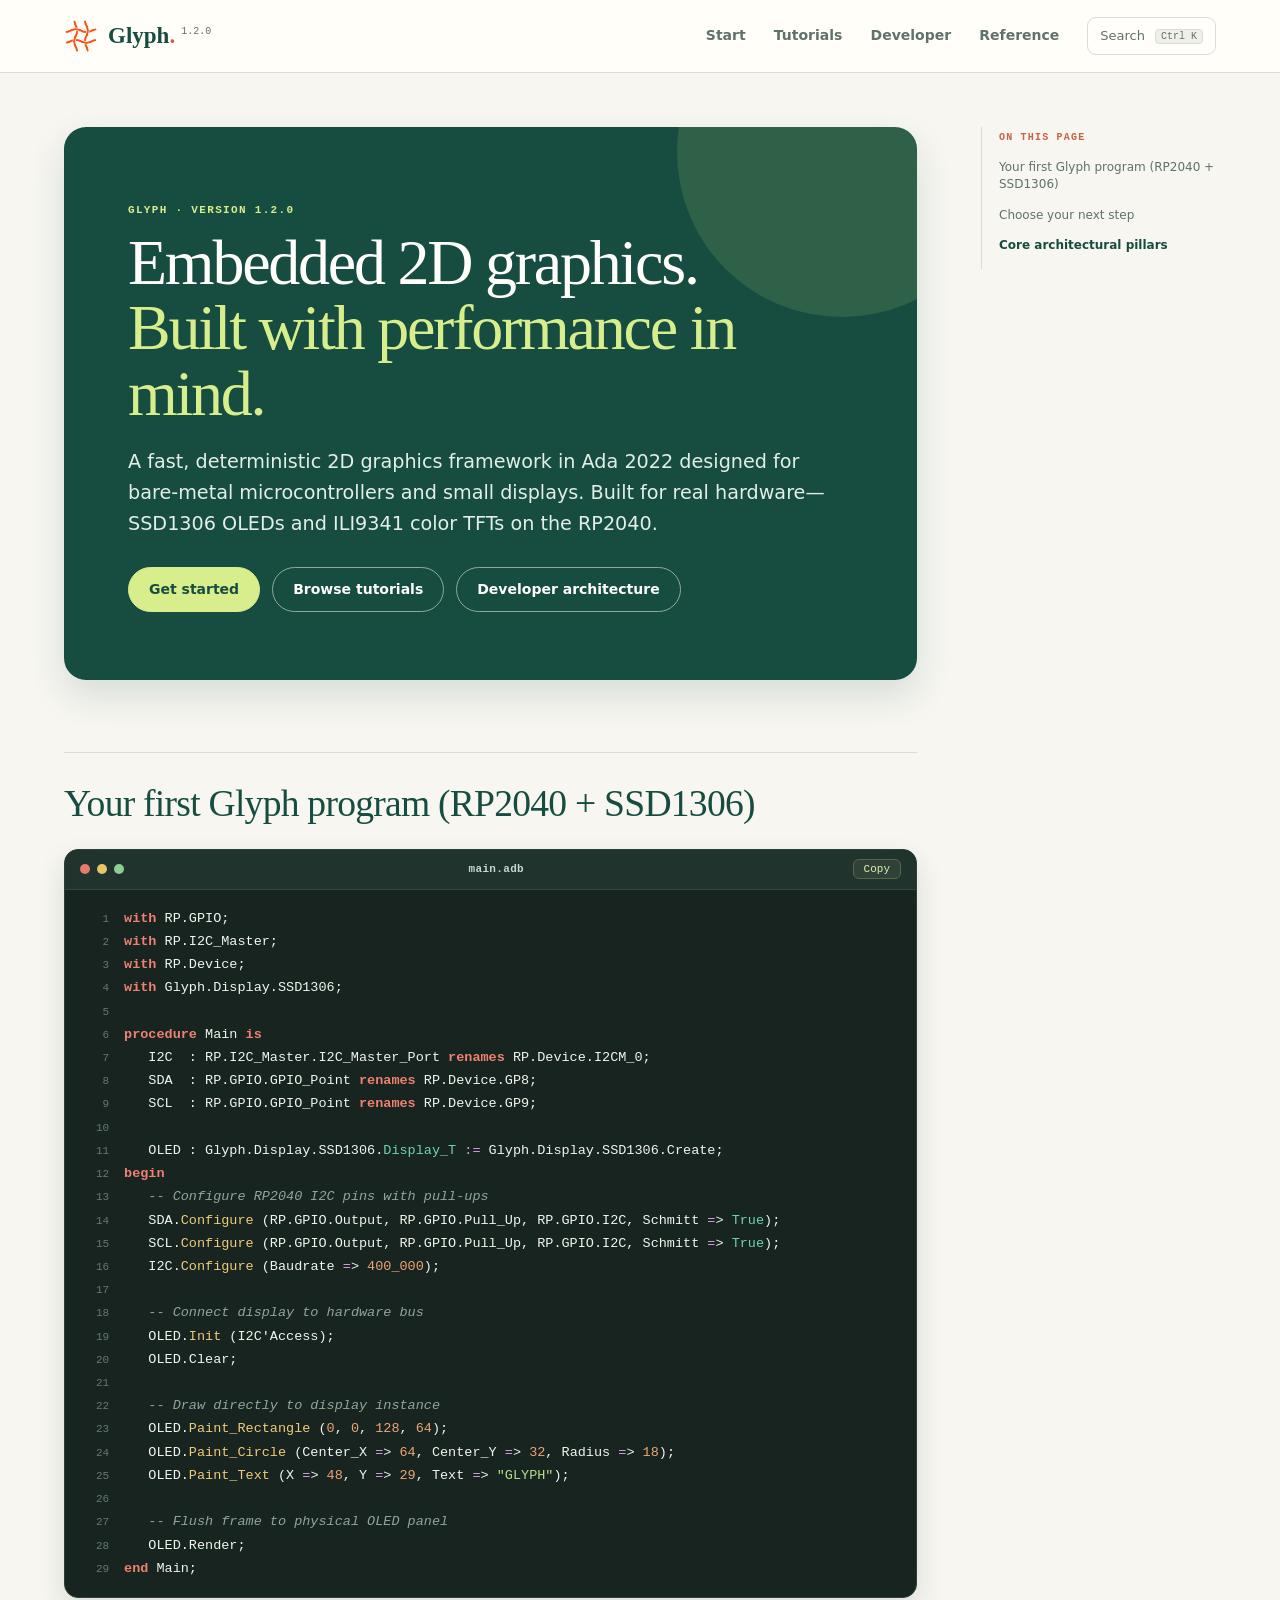
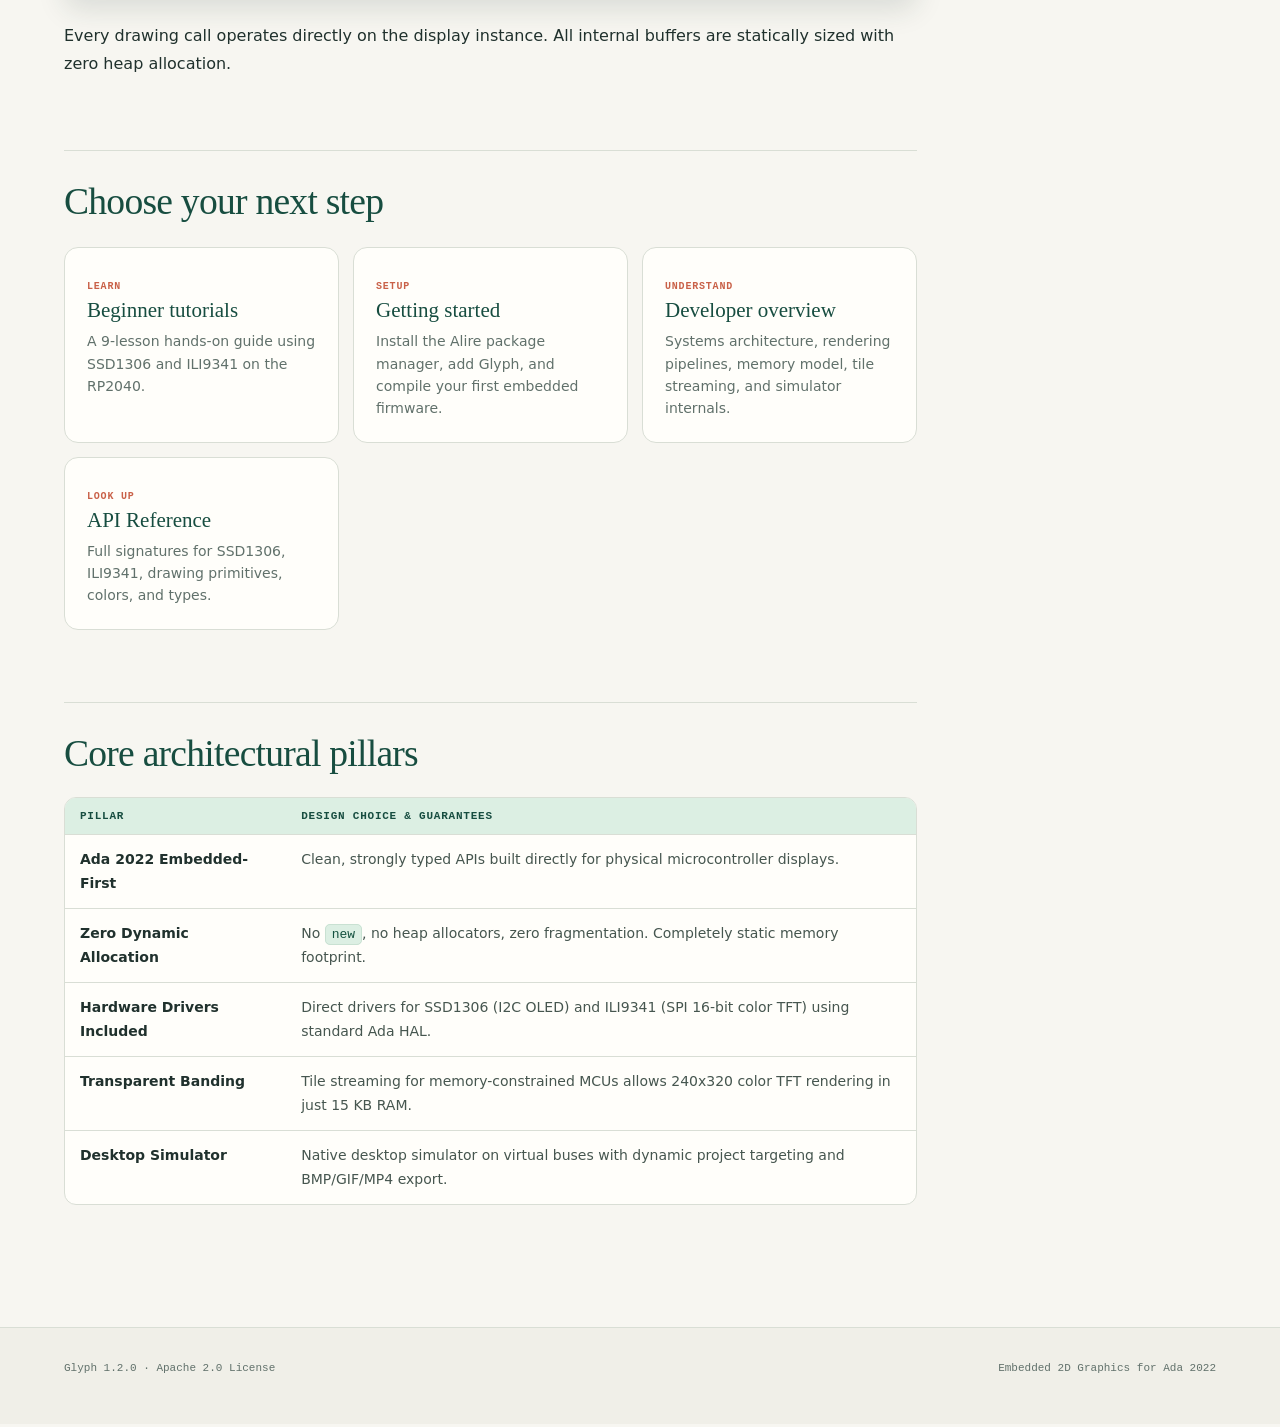
==== docs/index.html @ 8763809e "feat: release v1.2.0 with embedded display drivers, zero-heap tile streaming, simulator, and documen" ====
<!doctype html><html lang="en"><head><meta charset="utf-8"><meta name="viewport" content="width=device-width,initial-scale=1"><title>Overview · Glyph 1.2.0</title><link rel="stylesheet" href="styles.css"><link rel="icon" type="image/png" href="assets/logo.png"></head><body data-r=""><header><div class="w"><a class="brand" href="index.html"><img src="assets/logo.png" alt="Glyph"><span>Glyph<i>.</i><sup>1.2.0</sup></span></a><nav><a href="getting-started.html">Start</a><a href="tutorials/index.html">Tutorials</a><a href="developer-overview.html">Developer</a><a href="reference.html">Reference</a></nav><button class="sb" id="sk">Search <kbd>Ctrl K</kbd></button><button class="mb" id="mb" aria-label="Menu">≡</button></div></header><div class="w doc"><article>

<div class="hero">
  <p class="eb">Glyph · version 1.2.0</p>
  <h1>Embedded 2D graphics.<br><em>Built with performance in mind.</em></h1>
  <p class="lead">A fast, deterministic 2D graphics framework in Ada 2022 designed for bare-metal microcontrollers and small displays. Built for real hardware—SSD1306 OLEDs and ILI9341 color TFTs on the RP2040.</p>
  <div class="cta"><a class="btn p" href="getting-started.html">Get started</a><a class="btn" href="tutorials/index.html">Browse tutorials</a><a class="btn" href="developer-overview.html">Developer architecture</a></div>
</div>

<h2 id="first-program">Your first Glyph program (RP2040 + SSD1306)</h2>
<pre><code>with RP.GPIO;
with RP.I2C_Master;
with RP.Device;
with Glyph.Display.SSD1306;

procedure Main is
   I2C  : RP.I2C_Master.I2C_Master_Port renames RP.Device.I2CM_0;
   SDA  : RP.GPIO.GPIO_Point renames RP.Device.GP8;
   SCL  : RP.GPIO.GPIO_Point renames RP.Device.GP9;

   OLED : Glyph.Display.SSD1306.Display_T := Glyph.Display.SSD1306.Create;
begin
   -- Configure RP2040 I2C pins with pull-ups
   SDA.Configure (RP.GPIO.Output, RP.GPIO.Pull_Up, RP.GPIO.I2C, Schmitt => True);
   SCL.Configure (RP.GPIO.Output, RP.GPIO.Pull_Up, RP.GPIO.I2C, Schmitt => True);
   I2C.Configure (Baudrate => 400_000);

   -- Connect display to hardware bus
   OLED.Init (I2C'Access);
   OLED.Clear;

   -- Draw directly to display instance
   OLED.Paint_Rectangle (0, 0, 128, 64);
   OLED.Paint_Circle (Center_X => 64, Center_Y => 32, Radius => 18);
   OLED.Paint_Text (X => 48, Y => 29, Text => "GLYPH");

   -- Flush frame to physical OLED panel
   OLED.Render;
end Main;</code></pre>
<p>Every drawing call operates directly on the display instance. All internal buffers are statically sized with zero heap allocation.</p>

<h2 id="learn">Choose your next step</h2>
<div class="grid">
  <a class="card" href="tutorials/index.html">
    <small>LEARN</small>
    <b>Beginner tutorials</b>
    <span>A 9-lesson hands-on guide using SSD1306 and ILI9341 on the RP2040.</span>
  </a>
  <a class="card" href="getting-started.html">
    <small>SETUP</small>
    <b>Getting started</b>
    <span>Install the Alire package manager, add Glyph, and compile your first embedded firmware.</span>
  </a>
  <a class="card" href="developer-overview.html">
    <small>UNDERSTAND</small>
    <b>Developer overview</b>
    <span>Systems architecture, rendering pipelines, memory model, tile streaming, and simulator internals.</span>
  </a>
  <a class="card" href="reference.html">
    <small>LOOK UP</small>
    <b>API Reference</b>
    <span>Full signatures for SSD1306, ILI9341, drawing primitives, colors, and types.</span>
  </a>
</div>

<h2 id="pillars">Core architectural pillars</h2>
<table>
  <tr><th>Pillar<th>Design Choice &amp; Guarantees</tr>
  <tr><td><b>Ada 2022 Embedded-First</b><td>Clean, strongly typed APIs built directly for physical microcontroller displays.</td></tr>
  <tr><td><b>Zero Dynamic Allocation</b><td>No <code>new</code>, no heap allocators, zero fragmentation. Completely static memory footprint.</td></tr>
  <tr><td><b>Hardware Drivers Included</b><td>Direct drivers for SSD1306 (I2C OLED) and ILI9341 (SPI 16-bit color TFT) using standard Ada HAL.</td></tr>
  <tr><td><b>Transparent Banding</b><td>Tile streaming for memory-constrained MCUs allows 240x320 color TFT rendering in just 15 KB RAM.</td></tr>
  <tr><td><b>Desktop Simulator</b><td>Native desktop simulator on virtual buses with dynamic project targeting and BMP/GIF/MP4 export.</td></tr>
</table>

</article><aside id="toc"></aside></div>

<footer><div class="w"><span>Glyph 1.2.0 · Apache 2.0 License</span><span>Embedded 2D Graphics for Ada 2022</span></div></footer>

<div id="pal"><div><input id="pi" placeholder="Search Glyph documentation…"><div id="pl"></div></div></div>

<script src="docs.js"></script>
</body></html>
---- docs/styles.css ----
:root{
  --bg:#f7f6f1;--paper:#fffefa;--paper-2:#f0efe8;--ink:#20312d;--muted:#61716b;
  --line:#d9ded5;--green:#174d40;--green-2:#236b57;--mint:#dcefe3;--lime:#d8ed8b;
  --coral:#c96148;--coral-soft:#f7e6df;--serif:"Iowan Old Style","Palatino Linotype",Palatino,Georgia,serif;
  --mono:ui-monospace,"SF Mono",Menlo,Consolas,monospace
}
*{box-sizing:border-box;margin:0}
html{scroll-behavior:smooth;scroll-padding-top:90px}
body{background:var(--bg);color:var(--ink);font:16px/1.75 system-ui,-apple-system,"Segoe UI",sans-serif;-webkit-font-smoothing:antialiased}
::selection{background:var(--lime);color:var(--ink)}
button{font:inherit;color:inherit;background:none;border:0;cursor:pointer}
a{color:var(--green-2);text-underline-offset:3px}
:focus-visible{outline:3px solid var(--coral);outline-offset:3px;border-radius:5px}
.w{width:100%;max-width:1500px;padding:0 clamp(22px,5vw,84px);margin:0 auto}
header{position:sticky;top:0;z-index:9;background:rgba(255,254,250,.92);backdrop-filter:blur(16px);border-bottom:1px solid var(--line)}
header .w{display:flex;align-items:center;height:72px;gap:28px}
.brand{display:flex;align-items:center;gap:10px;font:700 23px var(--serif);text-decoration:none;color:var(--green)}
.brand img{width:34px;height:34px;border-radius:9px;object-fit:contain;display:block}.brand i{color:var(--coral);font-style:normal}.brand sup{font:10px var(--mono);color:var(--muted);margin-left:6px}
header nav{display:flex;gap:clamp(13px,2.2vw,30px);margin-left:auto;align-items:center}
header nav a{font-size:14px;font-weight:600;color:var(--muted);text-decoration:none;padding:7px 0;border-bottom:2px solid transparent;transition:.18s}
header nav a:hover{color:var(--green)}header nav a.on{color:var(--green);border-color:var(--coral)}
.sb{display:flex;gap:10px;align-items:center;border:1px solid var(--line);background:var(--paper);border-radius:9px;padding:7px 12px;font-size:13px;color:var(--muted)}.sb:hover{border-color:var(--green-2);color:var(--green)}
kbd{font:10px var(--mono);border:1px solid var(--line);border-radius:4px;padding:1px 5px;color:var(--muted);background:var(--paper-2)}.mb{display:none;font-size:24px;color:var(--green)}
.doc{display:grid;grid-template-columns:minmax(0,1fr) 235px;gap:clamp(36px,5vw,84px);padding-top:54px;padding-bottom:100px}
article{width:100%;max-width:940px;min-width:0}article>h1:first-child,article>.eb:first-child{margin-top:8px}
.eb{font:700 11px var(--mono);letter-spacing:.12em;text-transform:uppercase;color:var(--coral);margin-bottom:14px}
h1{font:500 clamp(2.55rem,5vw,4.3rem)/1.02 var(--serif);letter-spacing:-.035em;margin-bottom:20px;color:var(--green)}h1 em{color:var(--coral);font-style:normal}
h2{font:500 clamp(1.75rem,3vw,2.35rem)/1.12 var(--serif);letter-spacing:-.02em;margin:72px 0 16px;padding-top:30px;border-top:1px solid var(--line);color:var(--green)}
h3{font:700 14px var(--mono);margin:34px 0 9px;color:var(--green-2)}
p{margin:13px 0;color:var(--ink)}.lead{font-size:clamp(1.08rem,1.5vw,1.28rem);line-height:1.62;color:#465a53;max-width:850px}
code{font:13px var(--mono)}p code,li code,td code,summary code{color:#14513f;background:var(--mint);border:1px solid #c9e1d2;padding:2px 6px;border-radius:5px}
ul,ol{margin:14px 0 14px 24px;color:var(--ink)}li{margin:6px 0;padding-left:3px}li::marker{color:var(--coral)}
pre{position:relative;font:13.5px/1.72 var(--mono);background:#17241f;border:1px solid #2b4038;border-radius:14px;padding:0;margin:24px 0;overflow:hidden;tab-size:4;box-shadow:0 12px 28px rgba(30,55,45,.13)}
.mac-bar{display:flex;align-items:center;justify-content:space-between;height:40px;padding:0 15px;background:#20332c;border-bottom:1px solid #30483e;user-select:none}
.mac-dots{display:flex;align-items:center;gap:7px;width:60px}.mac-dot{width:10px;height:10px;border-radius:50%;display:inline-block}.mac-dot.r{background:#e47c68}.mac-dot.y{background:#e9c46a}.mac-dot.g{background:#8bcf91}
.mac-title{font:600 11px var(--mono);color:#c7d8cf;letter-spacing:.03em}pre .cb{font:11px var(--mono);color:#e2efac;border:1px solid #536849;border-radius:6px;padding:3px 10px;background:#304238;cursor:pointer;transition:.15s}pre .cb:hover{background:var(--lime);border-color:var(--lime);color:var(--ink)}
pre code{display:block;font:inherit;padding:17px 20px;overflow-x:auto;color:#f2f5ed;counter-reset:ln}.line{display:block;min-height:1.72em}.line::before{counter-increment:ln;content:counter(ln);display:inline-block;width:2.2em;margin-right:1.35em;color:#83958a;text-align:right;user-select:none;font-size:11px;opacity:.75}pre.sh .line::before,pre.raw .line::before{display:none}
.k{color:#f08072;font-weight:600}.t{color:#70d2b5}.f{color:#f0cb79}.s{color:#b6df8b}.n{color:#efa474}.o{color:#d7a0e7}.c{color:#91a69a;font-style:italic}.b{color:#ffa36c;font-weight:600}.flg{color:#d8ed8b}.cmd{color:#f0cb79;font-weight:600}.sc{color:#70d2b5}
table{width:100%;border-collapse:separate;border-spacing:0;margin:22px 0;font-size:14px;background:var(--paper);border:1px solid var(--line);border-radius:12px;overflow:hidden}th{font:700 11px var(--mono);letter-spacing:.07em;text-transform:uppercase;color:var(--green);text-align:left;background:var(--mint)}th,td{padding:12px 15px;border-bottom:1px solid var(--line);vertical-align:top}tr:last-child td{border-bottom:0}td{color:#46564f}td:first-child{color:var(--ink);font-weight:650}
.note{border:1px solid #e8c4b7;border-left:4px solid var(--coral);background:var(--coral-soft);padding:14px 18px;border-radius:0 10px 10px 0;margin:22px 0}.note p{margin:4px 0;color:#513d36;font-size:15px}
.hero{padding:clamp(28px,5vw,64px);margin:0 0 34px;border-radius:22px;background:var(--green);color:#fffefa;box-shadow:0 16px 36px rgba(23,77,64,.14);position:relative;overflow:hidden}.hero:after{content:"";position:absolute;width:330px;height:330px;border-radius:50%;background:rgba(216,237,139,.12);right:-90px;top:-140px}.hero>*{position:relative;z-index:1}.hero h1{color:#fffefa;max-width:760px}.hero h1 em{color:var(--lime)}.hero .eb{color:var(--lime)}.hero p{color:#e5efe9}.hero .lead{color:#e2eee7}.cta{display:flex;flex-wrap:wrap;gap:12px;margin:28px 0 4px}
.btn{display:inline-flex;align-items:center;justify-content:center;min-height:44px;padding:9px 20px;border-radius:999px;border:1px solid #9ab6a8;font-size:14px;font-weight:650;text-decoration:none;color:var(--green);background:var(--paper);transition:.18s}.btn:hover{transform:translateY(-1px);border-color:var(--lime)}.btn.p{background:var(--lime);border-color:var(--lime);color:var(--green);font-weight:750}.hero .btn:not(.p){background:transparent;border-color:#8eaa9d;color:#fffefa}
.grid{display:grid;grid-template-columns:repeat(auto-fit,minmax(min(100%,250px),1fr));gap:14px;margin:24px 0}.card{display:block;border:1px solid var(--line);border-radius:14px;padding:22px;background:var(--paper);text-decoration:none;color:var(--ink);transition:.2s}.card:hover{border-color:#8fbaa7;box-shadow:0 10px 24px rgba(35,75,60,.09);transform:translateY(-2px)}.card b{font:500 21px var(--serif);display:block;color:var(--green)}.card span{color:var(--muted);font-size:14px;line-height:1.6;display:block;margin-top:7px}.card small{font:700 10px var(--mono);letter-spacing:.08em;color:var(--coral)}
details{border:1px solid var(--line);border-radius:11px;margin:14px 0;background:var(--paper)}summary{padding:13px 16px;cursor:pointer;font-size:14px;font-weight:650;color:var(--green);list-style:none}summary::before{content:"＋ ";color:var(--coral);font-family:var(--mono)}details[open]>summary::before{content:"− "}details>div{padding:0 16px 10px}
.fl{display:flex;flex-wrap:wrap;gap:7px;margin:22px 0}.fl span{font:12px var(--mono);border:1px solid var(--line);border-radius:7px;padding:7px 10px;color:var(--muted);background:var(--paper)}.fl span:not(:last-child)::after{content:"→";color:var(--coral);margin-left:10px}.fl span:nth-child(even){color:var(--green)}
.les{list-style:none;margin:20px 0;padding:0;counter-reset:l}.les li{counter-increment:l;display:flex;gap:17px;padding:17px 0;border-bottom:1px solid var(--line)}.les li::before{content:counter(l,decimal-leading-zero);font:700 11px var(--mono);color:var(--coral);padding-top:5px}.les a{color:var(--green);font:500 20px var(--serif);text-decoration:none}.les a:hover{color:var(--coral)}.les p{margin:4px 0 0;font-size:14px;color:var(--muted)}
.done{font:11px var(--mono);border:1px solid var(--line);border-radius:999px;padding:5px 13px;color:var(--muted);margin-top:6px;background:var(--paper)}.done.on{border-color:var(--green-2);color:var(--green);background:var(--mint)}
.prog{position:sticky;top:80px;z-index:5;margin:0 0 24px;padding:12px 16px;font:11px var(--mono);color:var(--green);background:var(--paper);border:1px solid var(--line);border-radius:11px}.prog i{display:block;height:4px;background:var(--paper-2);border-radius:3px;margin-top:8px;overflow:hidden}.prog b{display:block;height:100%;width:0;background:var(--coral);transition:.3s}
.pn{display:grid;grid-template-columns:1fr 1fr;gap:12px;margin-top:72px}.pn a{border:1px solid var(--line);border-radius:12px;padding:15px 18px;text-decoration:none;color:var(--green);background:var(--paper);transition:.2s}.pn a:hover{border-color:#8fbaa7}.pn small{display:block;font:700 10px var(--mono);color:var(--coral);letter-spacing:.07em}.pn a:last-child{text-align:right}
aside{position:sticky;top:100px;align-self:start;font-size:12px;border-left:1px solid var(--line);padding:5px 0 5px 17px}aside b{display:block;font:700 10px var(--mono);letter-spacing:.12em;color:var(--coral);margin-bottom:12px;text-transform:uppercase}aside a{display:block;color:var(--muted);text-decoration:none;padding:4px 0;line-height:1.45;margin-bottom:5px}aside a:hover,aside a.on{color:var(--green);font-weight:700}
footer{border-top:1px solid var(--line);padding:34px 0 50px;color:var(--muted);font:11px var(--mono);background:#f0efe8}footer .w{display:flex;justify-content:space-between;gap:16px}
#pal{position:fixed;inset:0;background:rgba(26,44,37,.38);backdrop-filter:blur(4px);display:none;justify-content:center;align-items:flex-start;padding-top:14vh;z-index:20}#pal.on{display:flex}#pal>div{width:min(660px,92vw);background:var(--paper);border:1px solid var(--line);border-radius:14px;overflow:hidden;box-shadow:0 20px 60px rgba(20,45,35,.22)}#pal input{width:100%;background:none;border:0;border-bottom:1px solid var(--line);padding:16px 18px;color:var(--ink);font:inherit;outline:0}#pal a{display:flex;justify-content:space-between;padding:10px 18px;color:var(--ink);text-decoration:none;font-size:14px}#pal a.on{background:var(--mint);color:var(--green);font-weight:700}#pal a small{color:var(--coral);font-family:var(--mono)}
@media(max-width:1050px){.doc{grid-template-columns:minmax(0,1fr) 190px;gap:30px}.w{padding-left:26px;padding-right:26px}header .w{gap:18px}header nav{gap:14px}}
@media(max-width:820px){.doc{display:block;padding-top:34px}article{max-width:100%}aside{display:none}header .w{height:64px}header nav{display:none;position:fixed;inset:64px 0 auto;background:var(--paper);border-bottom:1px solid var(--line);flex-direction:column;align-items:stretch;padding:14px 26px 22px;gap:2px;box-shadow:0 16px 24px rgba(20,45,35,.12)}header nav a{font-size:16px;padding:10px 2px;border-bottom:1px solid var(--line)}body.open header nav{display:flex}.mb{display:block;margin-left:0}.sb{margin-left:auto}.grid{grid-template-columns:1fr 1fr}.hero{padding:30px 24px}.hero:after{right:-190px}}
@media(max-width:560px){.w{padding-left:19px;padding-right:19px}header .w{gap:12px}.brand{font-size:20px}.brand img{width:30px;height:30px}.brand sup{font-size:9px}.sb{padding:6px 9px}.sb kbd{display:none}.doc{padding-top:26px;padding-bottom:64px}h1{font-size:2.55rem}h2{margin-top:54px;font-size:1.8rem}.lead{font-size:1.08rem}.grid{grid-template-columns:1fr}.hero{border-radius:16px;margin-left:-3px;margin-right:-3px}.cta .btn{flex:1}.pn{grid-template-columns:1fr;margin-top:48px}.pn a:last-child{text-align:left}table{font-size:13px}th,td{padding:9px 9px}pre code{padding:14px 13px;font-size:12px}.line::before{margin-right:.7em;width:1.6em}footer .w{flex-direction:column;gap:8px}}
@media(prefers-reduced-motion:reduce){*,*:before,*:after{scroll-behavior:auto!important;transition:none!important;animation:none!important}}


/* Diagram & Visual Flow Styles */
.diag-box {
  background: var(--paper);
  border: 1px solid var(--line);
  border-radius: 16px;
  padding: 28px 24px;
  margin: 28px 0;
  box-shadow: 0 8px 24px rgba(23, 77, 64, 0.06);
}
.diag-title {
  font: 700 11px var(--mono);
  letter-spacing: 0.1em;
  text-transform: uppercase;
  color: var(--coral);
  margin-bottom: 20px;
  text-align: center;
}
.arch-tree {
  display: flex;
  flex-direction: column;
  align-items: center;
  gap: 10px;
}
.arch-node {
  background: var(--paper-2);
  border: 1px solid var(--line);
  border-radius: 10px;
  padding: 12px 20px;
  text-align: center;
  width: min(100%, 420px);
  box-shadow: 0 2px 8px rgba(0,0,0,0.03);
  transition: transform 0.15s ease, border-color 0.15s ease;
}
.arch-node:hover {
  transform: translateY(-2px);
  border-color: var(--green-2);
}
.arch-node.highlight {
  background: var(--mint);
  border-color: #8fbaa7;
}
.arch-node.highlight b {
  color: var(--green);
}
.arch-node b {
  display: block;
  font: 600 15px var(--mono);
  color: var(--green);
}
.arch-node small {
  display: block;
  font-size: 12px;
  color: var(--muted);
  margin-top: 2px;
}
.arch-arrow {
  color: var(--coral);
  font: 700 16px var(--mono);
  user-select: none;
}
.arch-branches {
  display: grid;
  grid-template-columns: 1fr 1fr;
  gap: 18px;
  width: 100%;
  max-width: 680px;
}
.arch-branch-col {
  display: flex;
  flex-direction: column;
  align-items: center;
  gap: 10px;
}
.arch-branch-header {
  font: 700 11px var(--mono);
  letter-spacing: 0.08em;
  text-transform: uppercase;
  color: var(--green-2);
  margin-bottom: 4px;
}
@media (max-width: 640px) {
  .arch-branches {
    grid-template-columns: 1fr;
  }
}

/* Stepper Pipeline Styles */
.pipeline-flow {
  display: flex;
  flex-direction: column;
  gap: 12px;
  position: relative;
  padding-left: 10px;
}
.pipeline-flow::before {
  content: "";
  position: absolute;
  left: 27px;
  top: 15px;
  bottom: 15px;
  width: 2px;
  background: var(--line);
}
.pipe-step {
  display: flex;
  align-items: flex-start;
  gap: 18px;
  position: relative;
  z-index: 1;
}
.pipe-num {
  width: 34px;
  height: 34px;
  border-radius: 50%;
  background: var(--paper);
  border: 2px solid var(--coral);
  color: var(--coral);
  font: 700 13px var(--mono);
  display: flex;
  align-items: center;
  justify-content: center;
  flex-shrink: 0;
  box-shadow: 0 2px 6px rgba(201, 97, 72, 0.15);
}
.pipe-content {
  background: var(--paper);
  border: 1px solid var(--line);
  border-radius: 10px;
  padding: 12px 18px;
  flex-grow: 1;
  transition: transform 0.15s ease, border-color 0.15s ease;
}
.pipe-content:hover {
  transform: translateX(3px);
  border-color: var(--green-2);
}
.pipe-content b {
  display: block;
  font: 600 14px var(--mono);
  color: var(--green);
}
.pipe-content p {
  margin: 3px 0 0;
  font-size: 13px;
  color: var(--muted);
  line-height: 1.45;
}

/* Dependency Stack Styles */
.dep-layers {
  display: flex;
  flex-direction: column-reverse;
  gap: 8px;
  max-width: 600px;
  margin: 0 auto;
}
.dep-layer {
  display: flex;
  align-items: center;
  gap: 14px;
  padding: 11px 16px;
  border-radius: 9px;
  border: 1px solid var(--line);
  background: var(--paper);
  transition: transform 0.15s ease;
}
.dep-layer:hover {
  transform: translateX(4px);
}
.dep-lvl {
  font: 700 11px var(--mono);
  padding: 2px 7px;
  border-radius: 5px;
  background: var(--paper-2);
  color: var(--coral);
  white-space: nowrap;
}
.dep-info b {
  font: 600 13.5px var(--mono);
  color: var(--green);
}
.dep-info span {
  display: block;
  font-size: 12px;
  color: var(--muted);
}
.dep-layer.root {
  background: var(--mint);
  border-color: #8fbaa7;
}
.dep-layer.root .dep-lvl {
  background: var(--green);
  color: var(--lime);
}
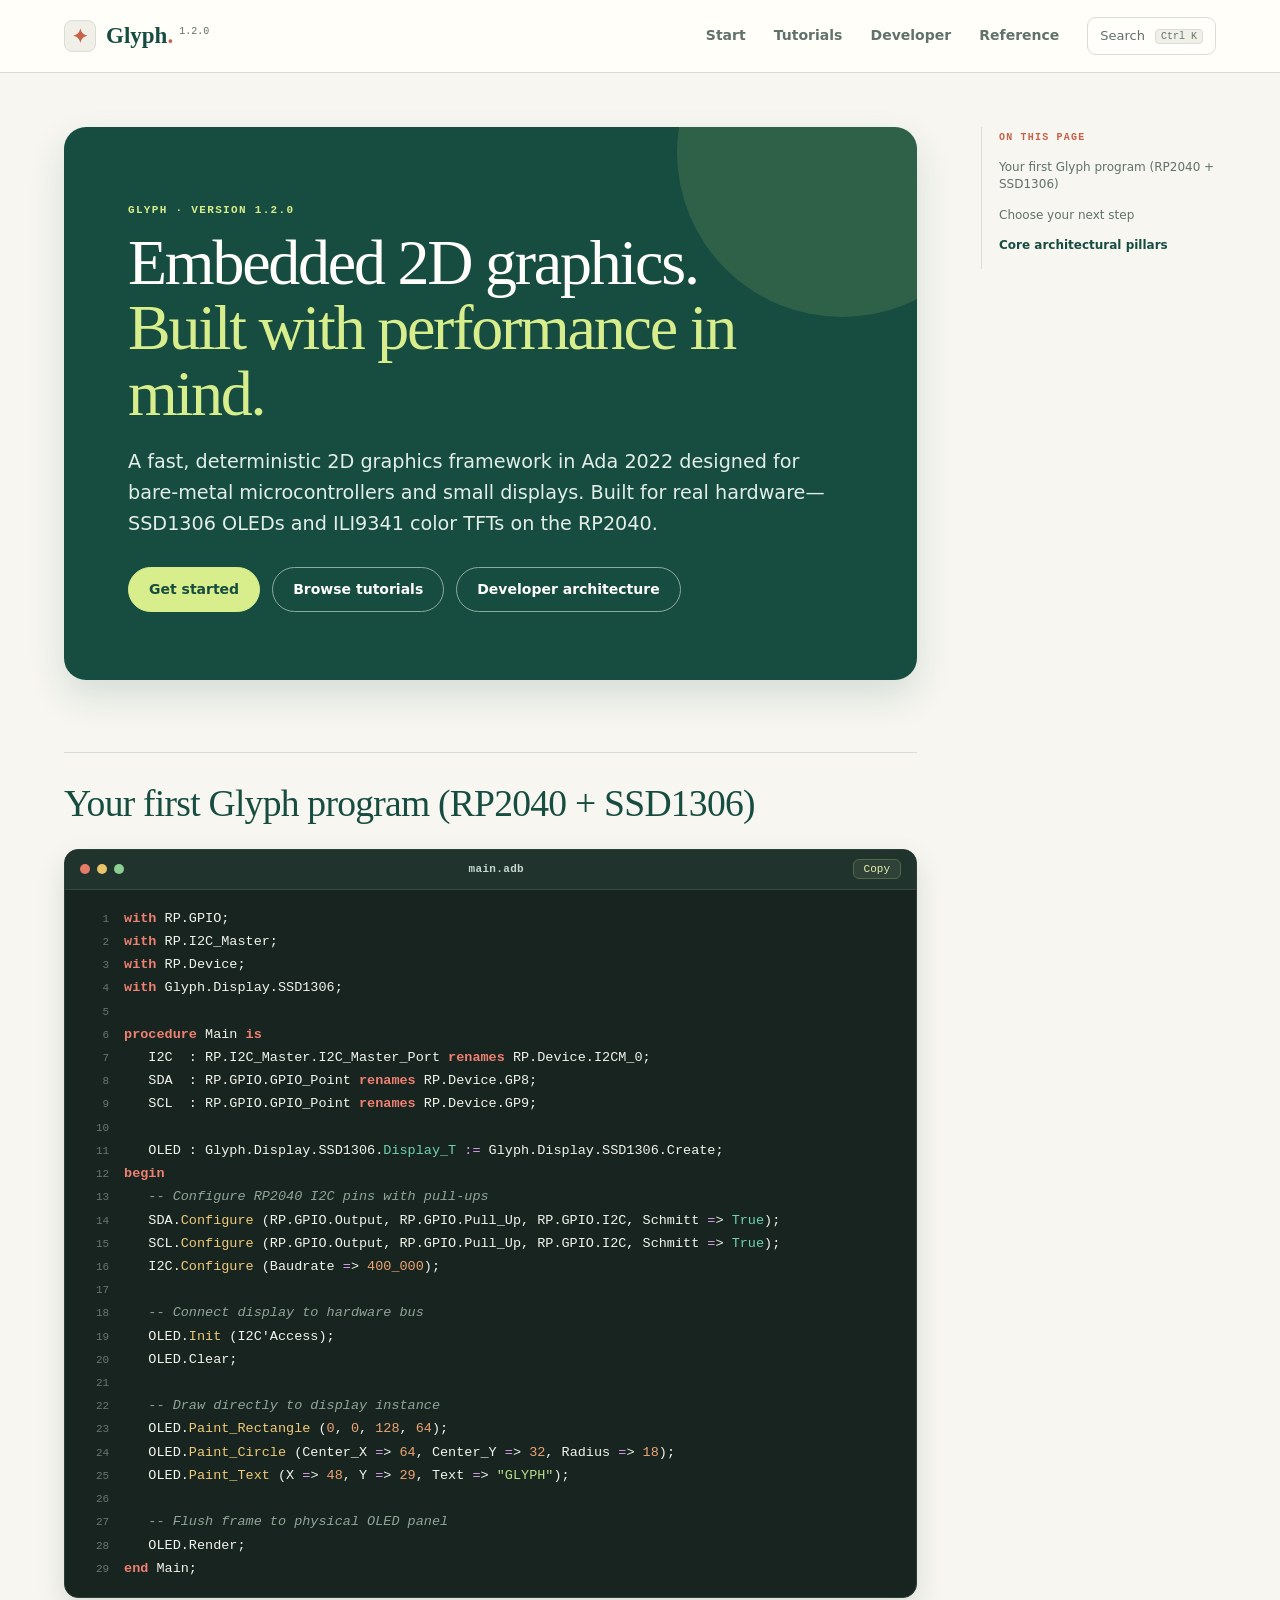
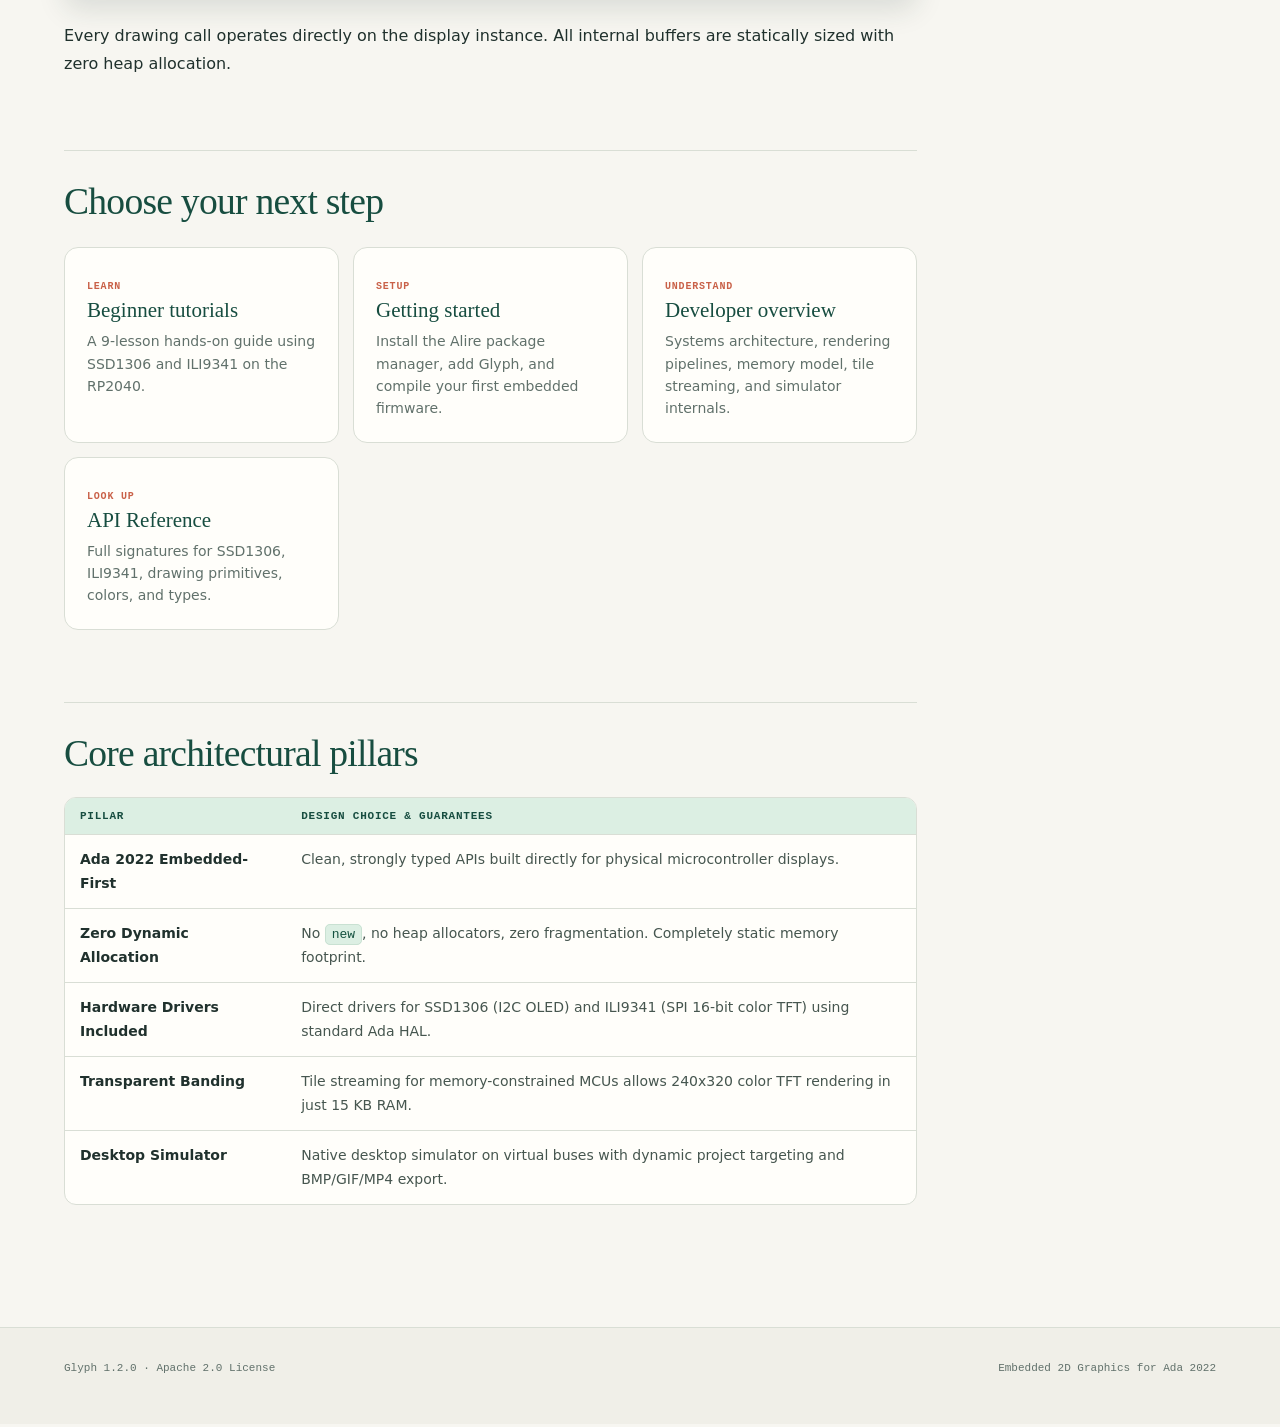
==== commit f5799792: "docs: update documentation branding and inline SVG branding assets" ====
--- a/docs/index.html
+++ b/docs/index.html
@@ -1,4 +1,4 @@
-<!doctype html><html lang="en"><head><meta charset="utf-8"><meta name="viewport" content="width=device-width,initial-scale=1"><title>Overview · Glyph 1.2.0</title><link rel="stylesheet" href="styles.css"><link rel="icon" type="image/png" href="assets/logo.png"></head><body data-r=""><header><div class="w"><a class="brand" href="index.html"><img src="assets/logo.png" alt="Glyph"><span>Glyph<i>.</i><sup>1.2.0</sup></span></a><nav><a href="getting-started.html">Start</a><a href="tutorials/index.html">Tutorials</a><a href="developer-overview.html">Developer</a><a href="reference.html">Reference</a></nav><button class="sb" id="sk">Search <kbd>Ctrl K</kbd></button><button class="mb" id="mb" aria-label="Menu">≡</button></div></header><div class="w doc"><article>
+<!doctype html><html lang="en"><head><meta charset="utf-8"><meta name="viewport" content="width=device-width,initial-scale=1"><title>Overview · Glyph 1.2.0</title><link rel="stylesheet" href="styles.css"><link rel="icon" href="data:image/svg+xml,<svg xmlns=%22http://www.w3.org/2000/svg%22 viewBox=%220 0 100 100%22><text y=%22.88em%22 font-size=%2286%22 fill=%22%23c96148%22>✦</text></svg>"></head><body data-r=""><header><div class="w"><a class="brand" href="index.html"><span class="brand-mark">✦</span><span>Glyph<i>.</i><sup>1.2.0</sup></span></a><nav><a href="getting-started.html">Start</a><a href="tutorials/index.html">Tutorials</a><a href="developer-overview.html">Developer</a><a href="reference.html">Reference</a></nav><button class="sb" id="sk">Search <kbd>Ctrl K</kbd></button><button class="mb" id="mb" aria-label="Menu">≡</button></div></header><div class="w doc"><article>
 
 <div class="hero">
   <p class="eb">Glyph · version 1.2.0</p>
--- a/docs/styles.css
+++ b/docs/styles.css
@@ -15,6 +15,7 @@
 header{position:sticky;top:0;z-index:9;background:rgba(255,254,250,.92);backdrop-filter:blur(16px);border-bottom:1px solid var(--line)}
 header .w{display:flex;align-items:center;height:72px;gap:28px}
 .brand{display:flex;align-items:center;gap:10px;font:700 23px var(--serif);text-decoration:none;color:var(--green)}
+.brand-mark{display:inline-flex;align-items:center;justify-content:center;width:32px;height:32px;border-radius:8px;background:var(--paper-2);border:1px solid var(--line);color:var(--coral);font-size:19px;line-height:1}
 .brand img{width:34px;height:34px;border-radius:9px;object-fit:contain;display:block}.brand i{color:var(--coral);font-style:normal}.brand sup{font:10px var(--mono);color:var(--muted);margin-left:6px}
 header nav{display:flex;gap:clamp(13px,2.2vw,30px);margin-left:auto;align-items:center}
 header nav a{font-size:14px;font-weight:600;color:var(--muted);text-decoration:none;padding:7px 0;border-bottom:2px solid transparent;transition:.18s}
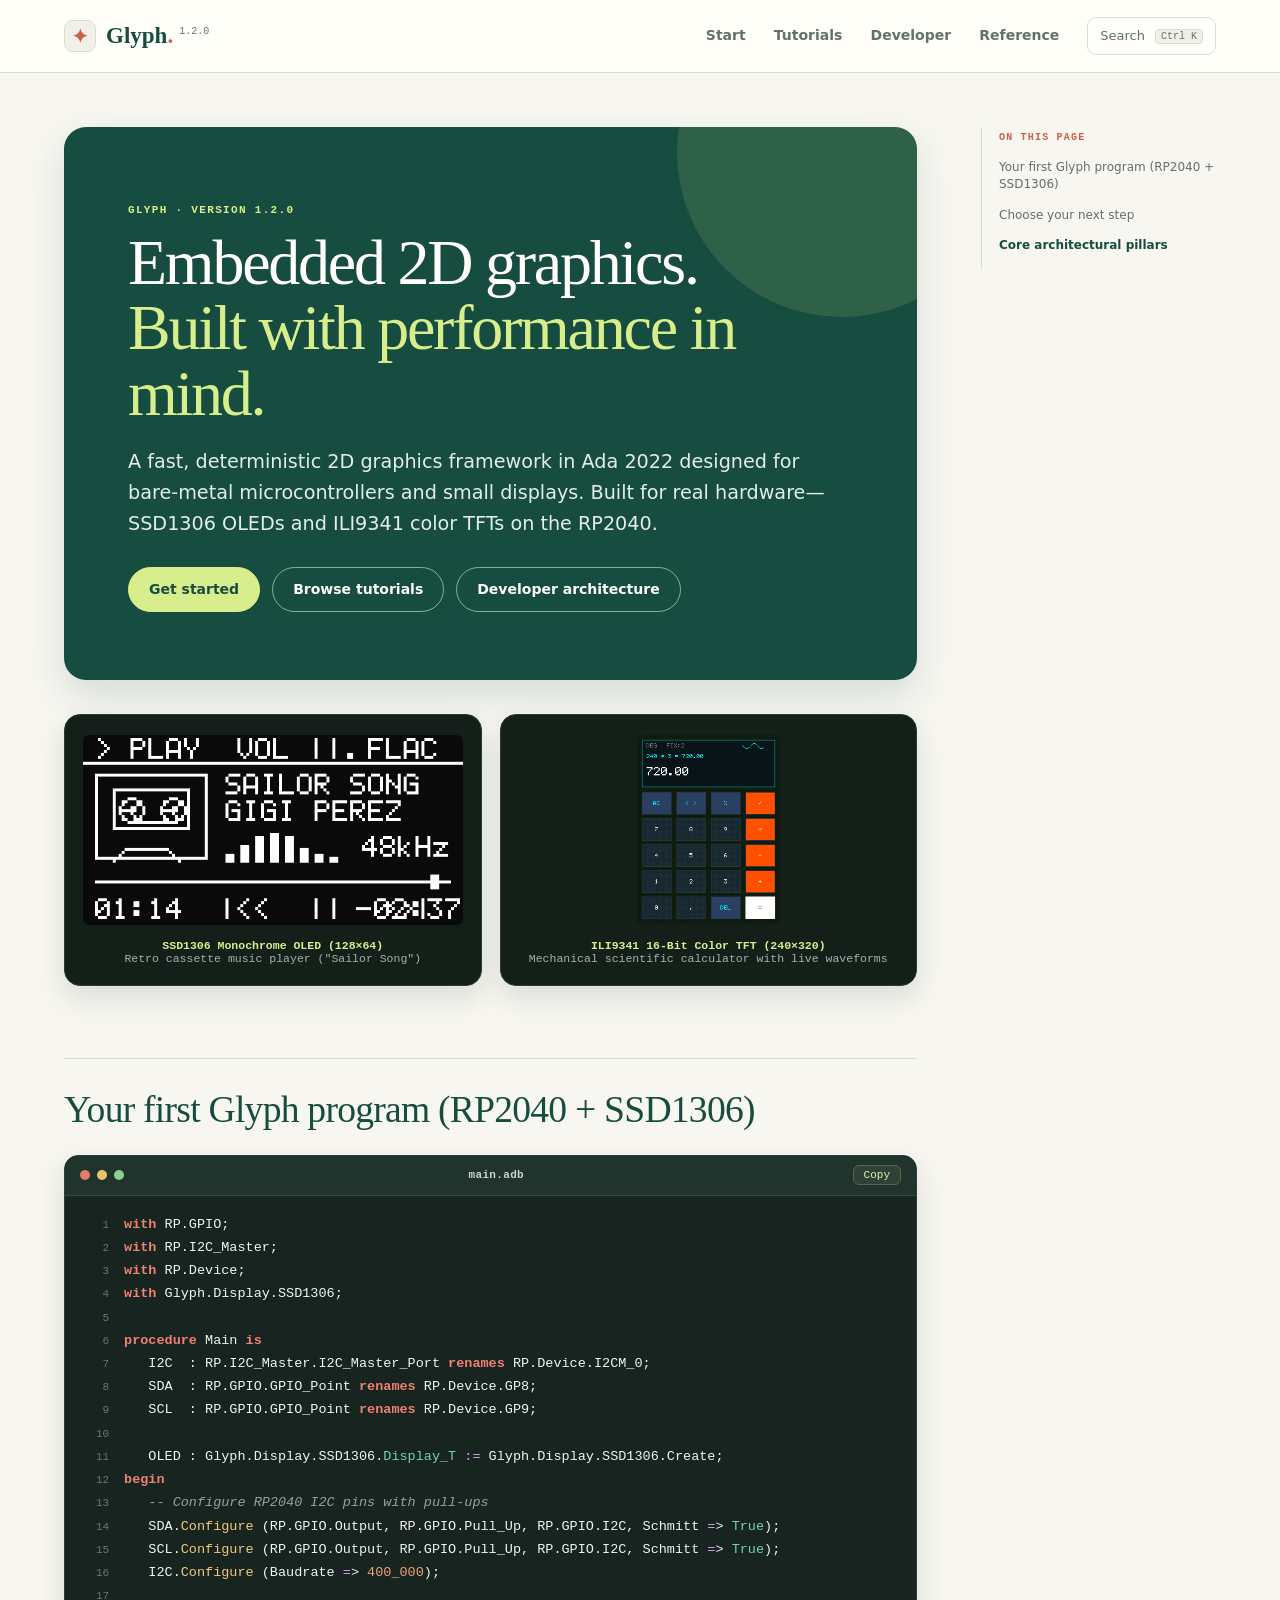
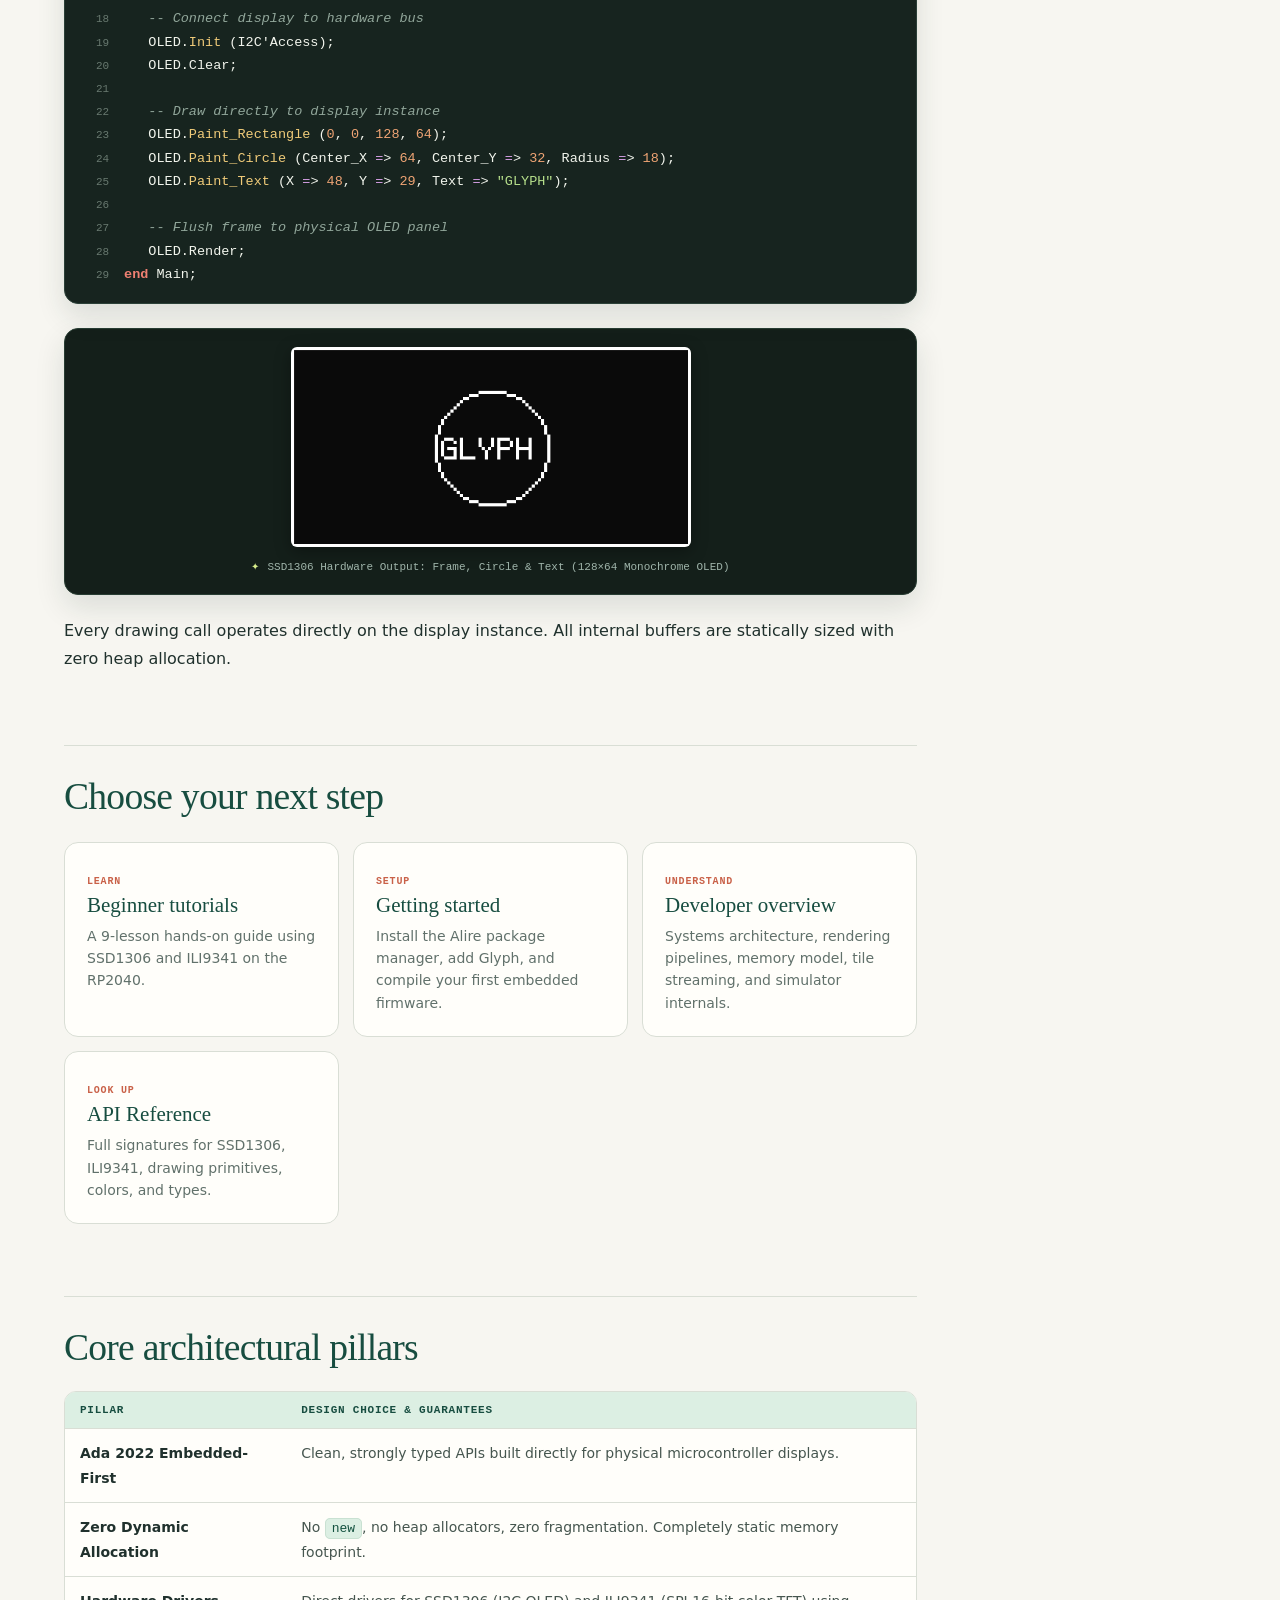
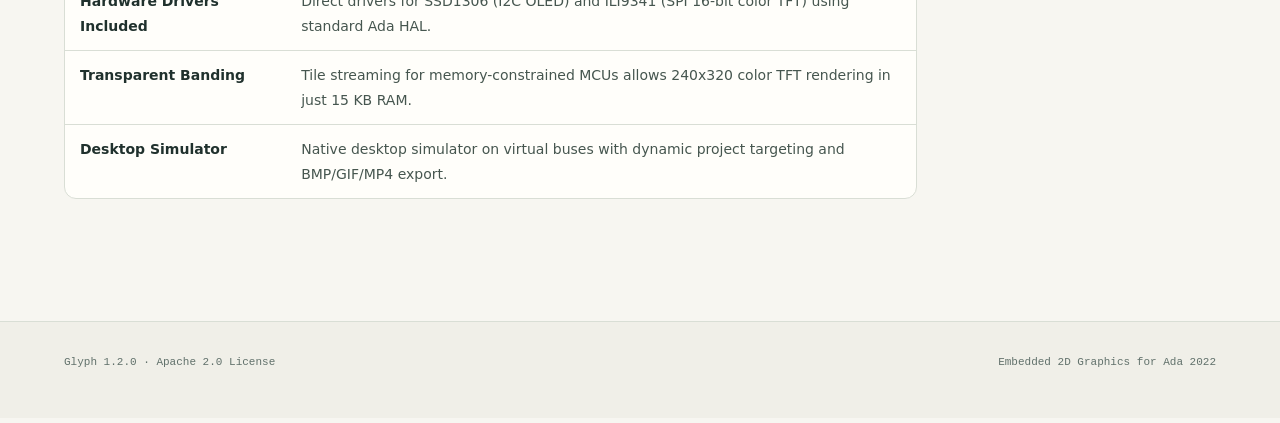
==== commit 1c194c0e: "docs: add display animation GIFs and update documentation examples" ====
--- a/docs/index.html
+++ b/docs/index.html
@@ -5,6 +5,17 @@
   <h1>Embedded 2D graphics.<br><em>Built with performance in mind.</em></h1>
   <p class="lead">A fast, deterministic 2D graphics framework in Ada 2022 designed for bare-metal microcontrollers and small displays. Built for real hardware—SSD1306 OLEDs and ILI9341 color TFTs on the RP2040.</p>
   <div class="cta"><a class="btn p" href="getting-started.html">Get started</a><a class="btn" href="tutorials/index.html">Browse tutorials</a><a class="btn" href="developer-overview.html">Developer architecture</a></div>
+</div>
+
+<div class="showcase-banner">
+  <div class="showcase-item">
+    <img src="assets/ssd1306_animation.gif" alt="SSD1306 Music Player" height="190">
+    <span><b>SSD1306 Monochrome OLED (128×64)</b><br>Retro cassette music player ("Sailor Song")</span>
+  </div>
+  <div class="showcase-item">
+    <img src="assets/ili9341_animation.gif" alt="ILI9341 Calculator" height="190">
+    <span><b>ILI9341 16-Bit Color TFT (240×320)</b><br>Mechanical scientific calculator with live waveforms</span>
+  </div>
 </div>
 
 <h2 id="first-program">Your first Glyph program (RP2040 + SSD1306)</h2>
@@ -37,6 +48,12 @@
    -- Flush frame to physical OLED panel
    OLED.Render;
 end Main;</code></pre>
+
+<div class="display-preview">
+  <img src="assets/first_program.gif" alt="First Program Output on SSD1306" width="400">
+  <div class="caption">SSD1306 Hardware Output: Frame, Circle &amp; Text (128×64 Monochrome OLED)</div>
+</div>
+
 <p>Every drawing call operates directly on the display instance. All internal buffers are statically sized with zero heap allocation.</p>
 
 <h2 id="learn">Choose your next step</h2>
--- a/docs/styles.css
+++ b/docs/styles.css
@@ -251,3 +251,70 @@
   background: var(--green);
   color: var(--lime);
 }
+
+/* Display Output Visual Previews */
+.display-preview {
+  display: flex;
+  flex-direction: column;
+  align-items: center;
+  background: #141f1a;
+  border: 1px solid #283d33;
+  border-radius: 14px;
+  padding: 18px 20px;
+  margin: 22px 0;
+  box-shadow: 0 12px 30px rgba(20, 45, 35, 0.12);
+  text-align: center;
+}
+.display-preview img {
+  border-radius: 6px;
+  box-shadow: 0 4px 16px rgba(0, 0, 0, 0.35);
+  max-width: 100%;
+  height: auto;
+  display: block;
+}
+.display-preview .caption {
+  margin-top: 12px;
+  font: 11px/1.5 var(--mono);
+  color: #a0b5ab;
+  display: flex;
+  align-items: center;
+  gap: 8px;
+}
+.display-preview .caption::before {
+  content: "✦";
+  color: var(--lime);
+  font-size: 10px;
+}
+.showcase-banner {
+  display: grid;
+  grid-template-columns: repeat(auto-fit, minmax(280px, 1fr));
+  gap: 18px;
+  margin: 32px 0 40px;
+}
+.showcase-item {
+  display: flex;
+  flex-direction: column;
+  align-items: center;
+  justify-content: center;
+  background: #141f1a;
+  border: 1px solid #283d33;
+  border-radius: 16px;
+  padding: 20px;
+  box-shadow: 0 12px 28px rgba(20, 45, 35, 0.12);
+  text-align: center;
+}
+.showcase-item img {
+  border-radius: 6px;
+  display: block;
+  max-height: 200px;
+  object-fit: contain;
+}
+.showcase-item span {
+  display: block;
+  margin-top: 14px;
+  font: 11.5px var(--mono);
+  color: #a0b5ab;
+}
+.showcase-item span b {
+  color: var(--lime);
+}
